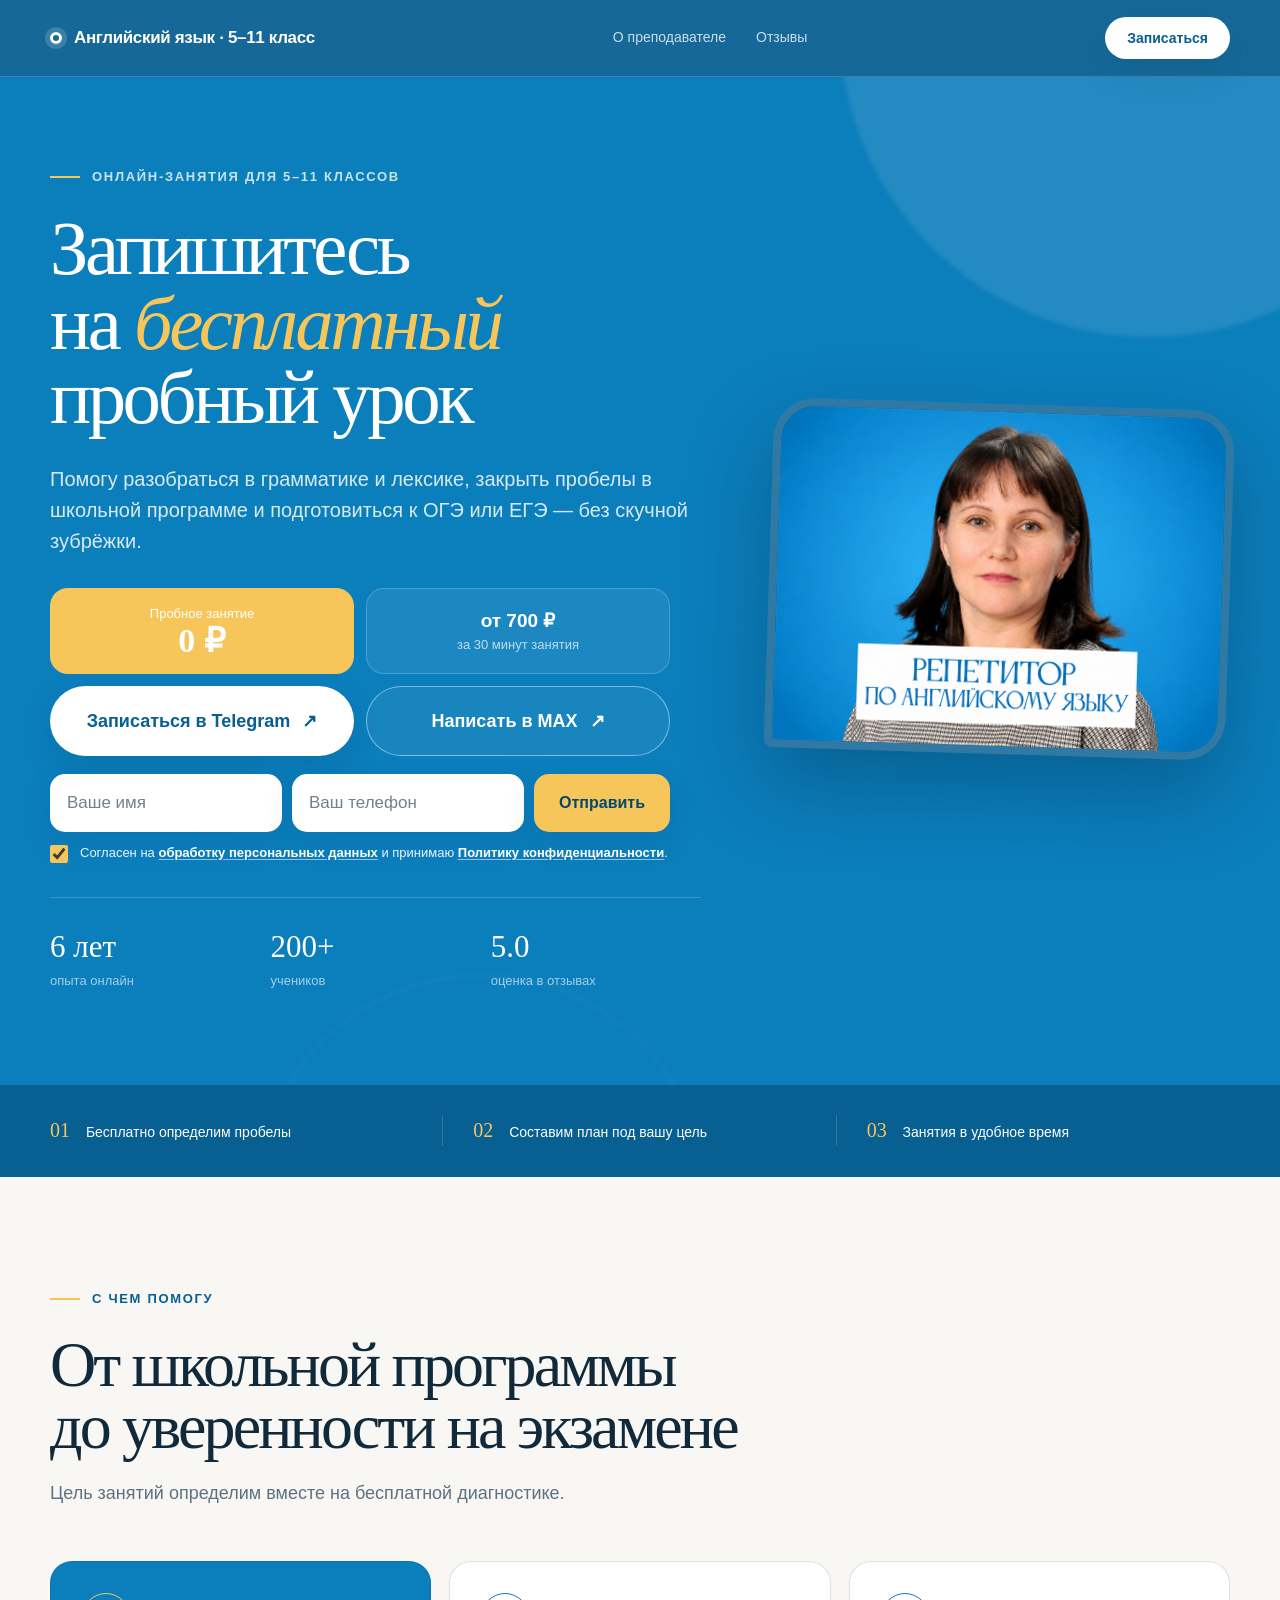
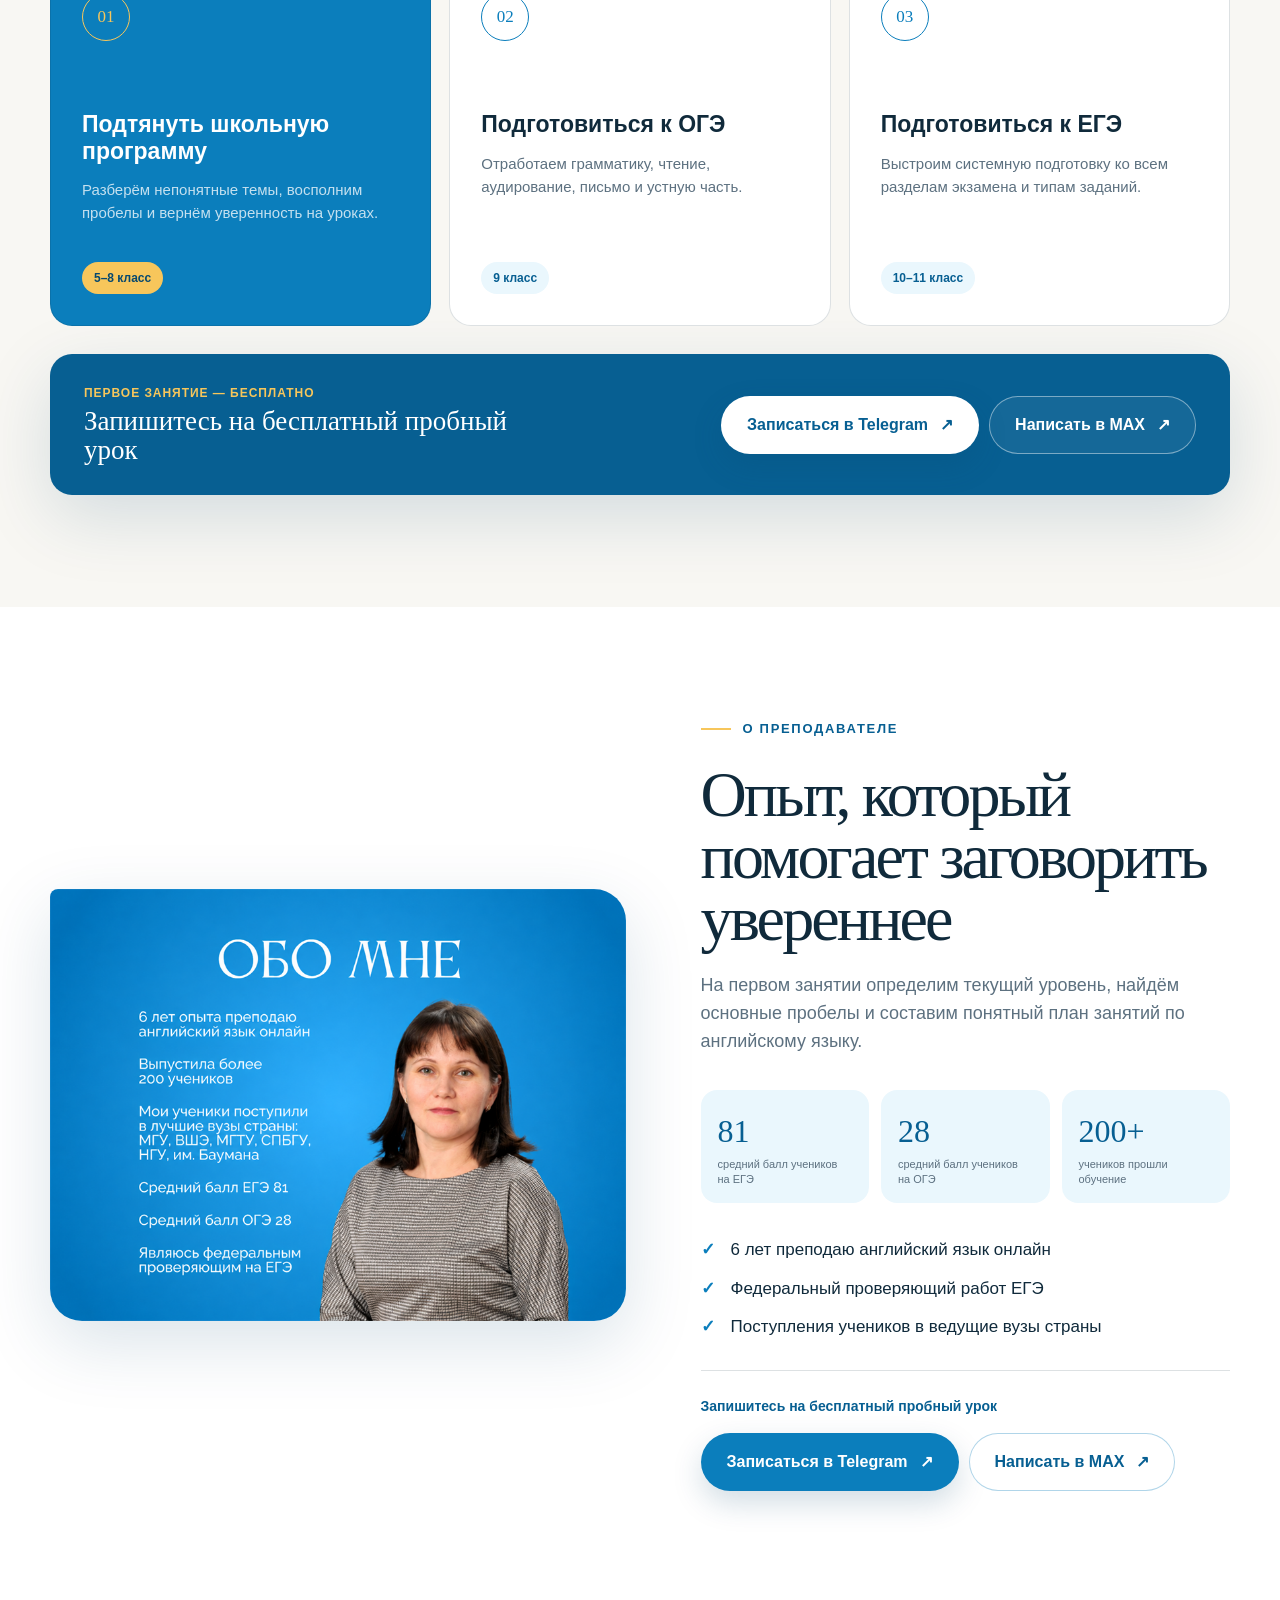
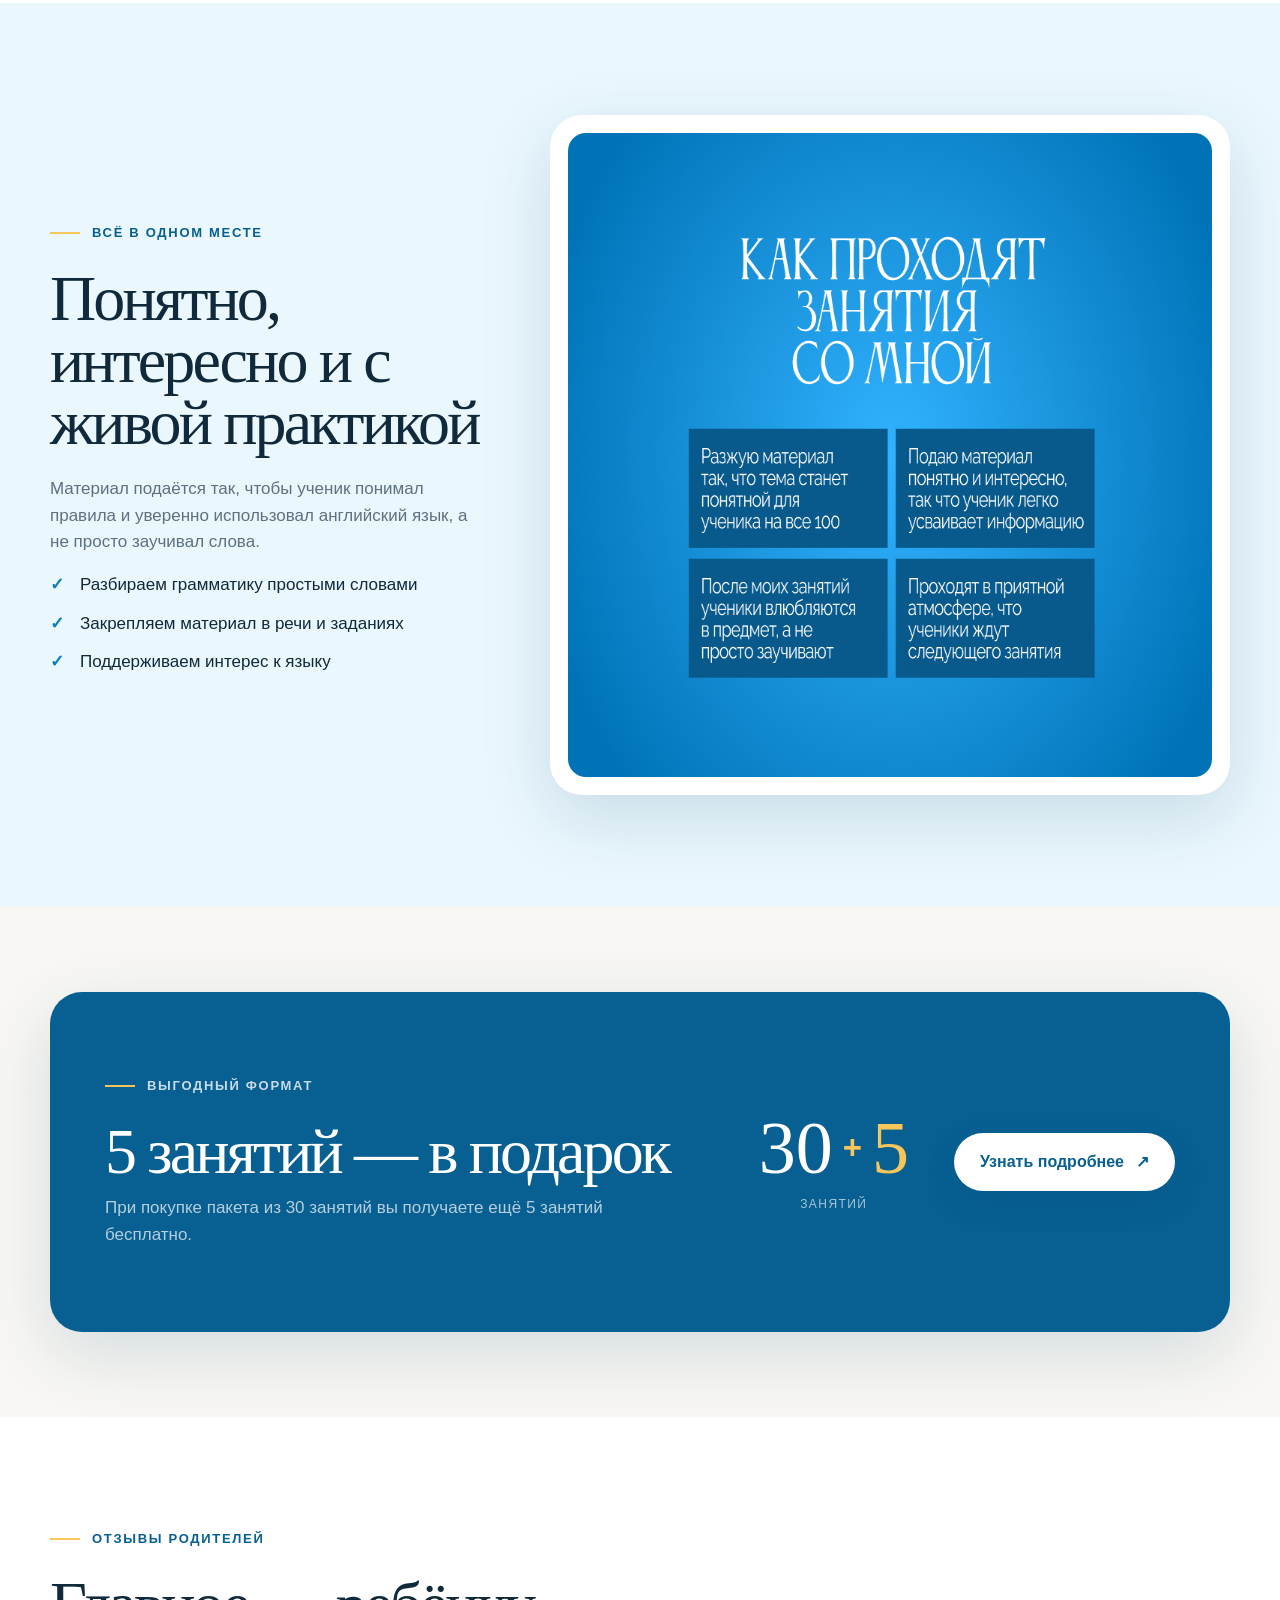
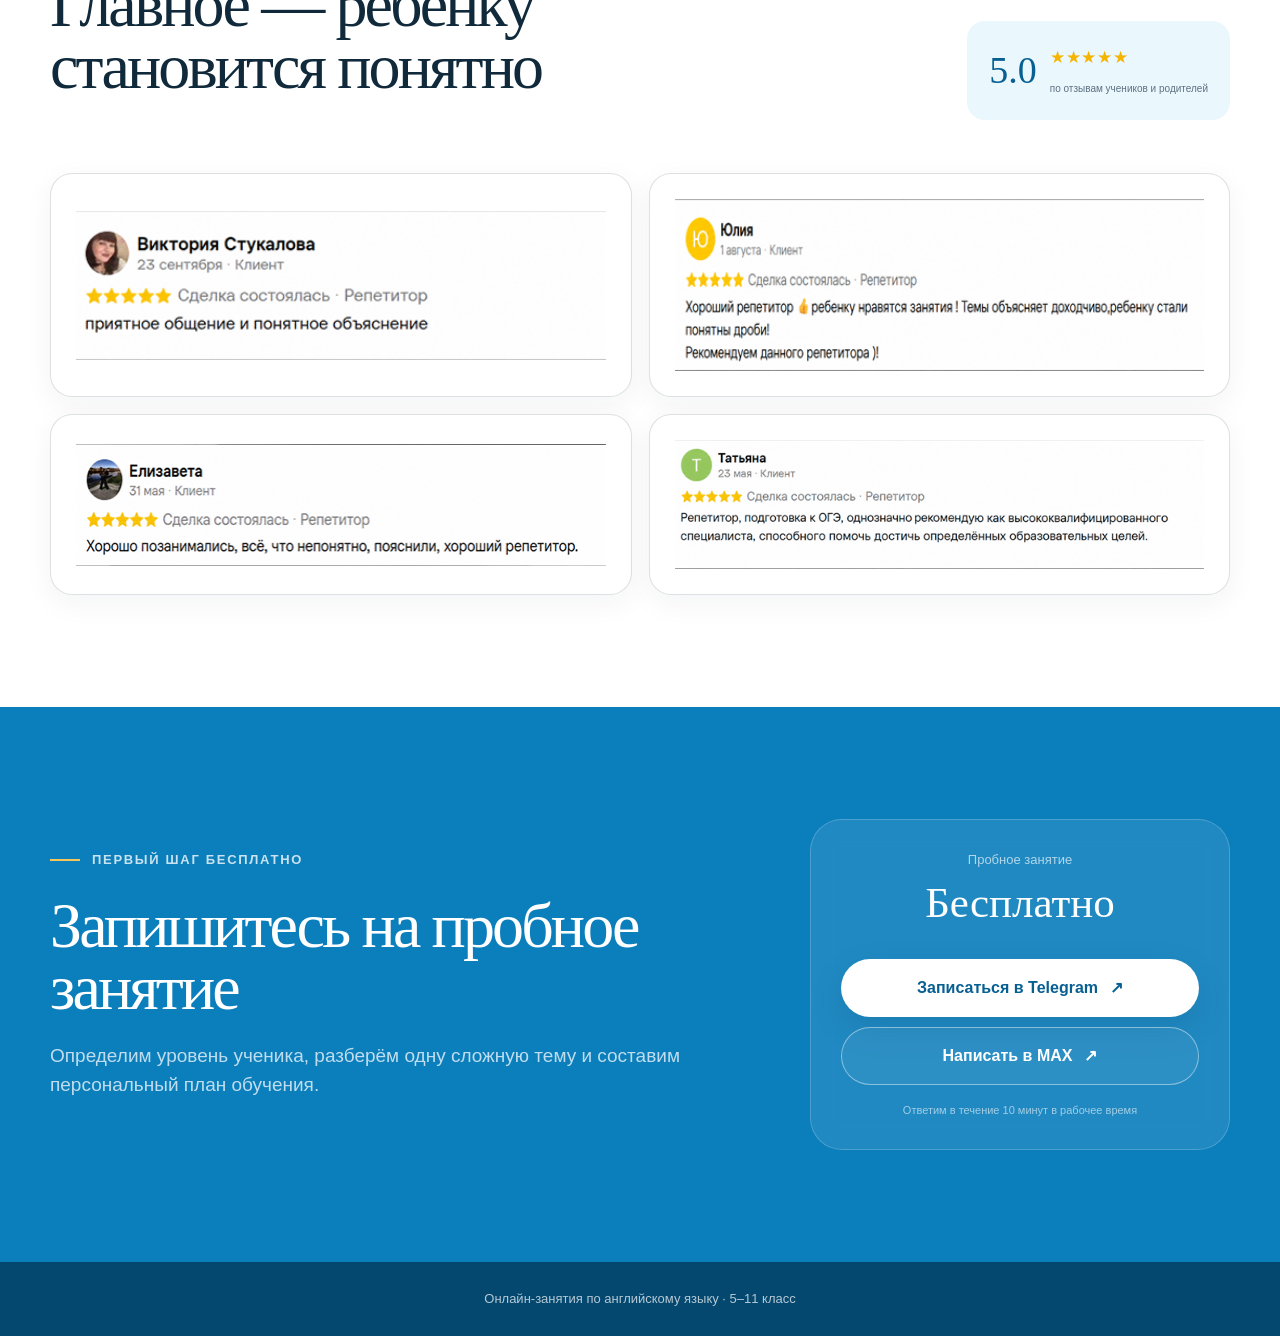
==== index.html @ 74f154da "move site to root" ====
<!doctype html>
<html lang="ru">
  <head>
    <meta charset="UTF-8" />
    <meta name="viewport" content="width=device-width, initial-scale=1.0" />
    <meta
      name="description"
      content="Онлайн-репетитор по английскому языку для учеников 5–11 классов. Бесплатное пробное занятие, подготовка к ОГЭ и ЕГЭ, помощь со школьной программой."
    />
    <meta name="theme-color" content="#087cb9" />
    <title>Репетитор по английскому языку онлайн — бесплатное пробное занятие</title>
    <script>
      (function () {
        var params = new URLSearchParams(window.location.search);
        if ((params.get('utm_source') || '').toLowerCase() !== 'cpc') return;
        if (window.__zayavkaLoaderV2Started) return;
        window.__zayavkaLoaderV2Started = true;

        var script = document.createElement('script');
        script.src = '/zayavka.js?v=20260923-2';
        script.async = true;
        document.head.appendChild(script);
      })();
    </script>
    <!-- Yandex.Metrika counter -->
    <script type="text/javascript">
      (function (m, e, t, r, i, k, a) {
        m[i] =
          m[i] ||
          function () {
            (m[i].a = m[i].a || []).push(arguments);
          };
        m[i].l = 1 * new Date();
        for (var j = 0; j < document.scripts.length; j++) {
          if (document.scripts[j].src === r) {
            return;
          }
        }
        k = e.createElement(t);
        a = e.getElementsByTagName(t)[0];
        k.async = 1;
        k.src = r;
        a.parentNode.insertBefore(k, a);
      })(
        window,
        document,
        'script',
        'https://mc.yandex.ru/metrika/tag.js?id=113484524',
        'ym',
      );

      ym(113484524, 'init', {
        ssr: true,
        webvisor: true,
        clickmap: true,
        ecommerce: 'dataLayer',
        referrer: document.referrer,
        url: location.href,
        accurateTrackBounce: true,
        trackLinks: true,
      });
      ym(113484524, 'reachGoal', 'wwww');
    </script>
    <noscript>
      <div>
        <img
          src="https://mc.yandex.ru/watch/113484524"
          style="position: absolute; left: -9999px"
          alt=""
        />
      </div>
    </noscript>
    <!-- /Yandex.Metrika counter -->
    <script async src="https://yvision.pro/assets/js/runtime.php?project=11"></script>
    <link rel="stylesheet" href="styles.css%3Fv=20260926-2.css" />
  </head>

  <body>
    <header class="site-header">
      <div class="container header-inner">
        <div class="wordmark">
          <span class="wordmark-dot" aria-hidden="true"></span>
          <span>Английский язык · 5–11 класс</span>
        </div>

        <nav class="desktop-nav" aria-label="Навигация по странице">
          <a href="index.html#teacher">О преподавателе</a>
          <a href="index.html#reviews">Отзывы</a>
        </nav>

        <a
          class="button button-small button-telegram"
          href="index.html#popup:marquiz_6ab40656b04ffa0019c41bd1"
          onclick="Marquiz.showModal('6ab40656b04ffa0019c41bd1'); return false;"
        >
          Записаться
        </a>
      </div>
    </header>

    <main id="top">
      <section class="hero section-blue">
        <div class="hero-glow hero-glow-one" aria-hidden="true"></div>
        <div class="hero-glow hero-glow-two" aria-hidden="true"></div>

        <div class="container hero-grid">
          <div class="hero-copy reveal">
            <p class="eyebrow"><span></span> Онлайн-занятия для 5–11 классов</p>
            <h1>
              <span>Запишитесь</span>
              <span>на <em>бесплатный</em></span>
              <span>пробный урок</span>
            </h1>
            <p class="hero-lead">
              Помогу разобраться в грамматике и лексике, закрыть пробелы в школьной
              программе и подготовиться к ОГЭ или ЕГЭ — без скучной зубрёжки.
            </p>

            <div class="hero-offers">
              <div class="price-card">
                <span>Пробное занятие</span>
                <strong>0 ₽</strong>
              </div>

              <div class="price-note">
                <strong>от 700 ₽</strong>
                <span>за 30 минут занятия</span>
              </div>

              <a
                class="button button-light hero-telegram"
                href="https://t.me/TR_dir_bot?start=rus_site"
                target="_blank"
                rel="noopener noreferrer"
              >
                Записаться в Telegram
                <span aria-hidden="true">↗</span>
              </a>

              <a
                class="button button-outline hero-max"
                href="https://max.ru/id471607896000_bot"
                target="_blank"
                rel="noopener noreferrer"
              >
                Написать в MAX
                <span aria-hidden="true">↗</span>
              </a>
            </div>

            <form class="hero-lead-form" id="hero-lead-form" novalidate>
              <label class="hero-lead-honeypot" aria-hidden="true">
                Не заполняйте это поле
                <input
                  name="website"
                  type="text"
                  tabindex="-1"
                  autocomplete="off"
                />
              </label>
              <div class="hero-lead-form-fields">
                <label class="visually-hidden" for="lead-name">Имя</label>
                <input
                  id="lead-name"
                  name="name"
                  type="text"
                  autocomplete="name"
                  placeholder="Ваше имя"
                  required
                />

                <label class="visually-hidden" for="lead-phone">Телефон</label>
                <input
                  id="lead-phone"
                  name="phone"
                  type="tel"
                  autocomplete="tel"
                  inputmode="tel"
                  placeholder="Ваш телефон"
                  pattern="[0-9+()\-\s]{10,20}"
                  required
                />

                <button class="button hero-lead-submit" type="submit">Отправить</button>
              </div>
              <label class="hero-lead-consent">
                <input
                  type="checkbox"
                  name="personal-data-consent"
                  checked
                  required
                />
                <span>
                  Согласен на
                  <a href="consent.html" target="_blank" rel="noopener noreferrer"
                    >обработку персональных данных</a
                  >
                  и принимаю
                  <a href="privacy.html" target="_blank" rel="noopener noreferrer"
                    >Политику конфиденциальности</a
                  >.
                </span>
              </label>
              <p class="hero-lead-success" role="status" aria-live="polite" hidden>
                Спасибо, ваша заявка принята
              </p>
            </form>

            <div class="hero-proof" aria-label="Преимущества">
              <div><strong>6 лет</strong><span>опыта онлайн</span></div>
              <div><strong>200+</strong><span>учеников</span></div>
              <div><strong>5.0</strong><span>оценка в отзывах</span></div>
            </div>
          </div>

          <div class="hero-visual reveal reveal-delay">
            <div class="creative-frame">
              <img
                src="assets/tutor-hero.png"
                alt="Преподаватель английского языка"
                width="954"
                height="716"
              />
            </div>
          </div>
        </div>
      </section>

      <section class="trust-strip" aria-label="Ключевые преимущества">
        <div class="container trust-grid">
          <p><span>01</span> Бесплатно определим пробелы</p>
          <p><span>02</span> Составим план под вашу цель</p>
          <p><span>03</span> Занятия в удобное время</p>
        </div>
      </section>

      <section class="section section-light" id="goals">
        <div class="container">
          <div class="section-heading reveal">
            <p class="eyebrow eyebrow-blue"><span></span> С чем помогу</p>
            <h2>От школьной программы<br />до уверенности на экзамене</h2>
            <p>Цель занятий определим вместе на бесплатной диагностике.</p>
          </div>

          <div class="goal-grid">
            <article class="goal-card goal-card-featured reveal">
              <div class="goal-number">01</div>
              <h3>Подтянуть школьную программу</h3>
              <p>Разберём непонятные темы, восполним пробелы и вернём уверенность на уроках.</p>
              <span class="goal-tag">5–8 класс</span>
            </article>
            <article class="goal-card reveal">
              <div class="goal-number">02</div>
              <h3>Подготовиться к ОГЭ</h3>
              <p>Отработаем грамматику, чтение, аудирование, письмо и устную часть.</p>
              <span class="goal-tag">9 класс</span>
            </article>
            <article class="goal-card reveal">
              <div class="goal-number">03</div>
              <h3>Подготовиться к ЕГЭ</h3>
              <p>Выстроим системную подготовку ко всем разделам экзамена и типам заданий.</p>
              <span class="goal-tag">10–11 класс</span>
            </article>
          </div>

          <div class="inline-cta reveal">
            <div class="inline-cta-copy">
              <span>Первое занятие — бесплатно</span>
              <strong>Запишитесь на бесплатный пробный урок</strong>
            </div>
            <div class="inline-cta-actions">
              <a
                class="button button-light"
                href="https://t.me/TR_dir_bot?start=rus_goals"
                target="_blank"
                rel="noopener noreferrer"
              >
                Записаться в Telegram <span aria-hidden="true">↗</span>
              </a>
              <a
                class="button button-outline"
                href="https://max.ru/id471607896000_bot"
                target="_blank"
                rel="noopener noreferrer"
              >
                Написать в MAX <span aria-hidden="true">↗</span>
              </a>
            </div>
          </div>
        </div>
      </section>

      <section class="section teacher-section" id="teacher">
        <div class="container teacher-grid">
          <div class="teacher-photo reveal">
            <img
              src="assets/tutor-about.png"
              alt="Информация о преподавателе английского языка"
              width="856"
              height="642"
              loading="lazy"
            />
          </div>

          <div class="teacher-copy reveal">
            <p class="eyebrow eyebrow-blue"><span></span> О преподавателе</p>
            <h2>Опыт, который помогает заговорить увереннее</h2>
            <p class="teacher-lead">
              На первом занятии определим текущий уровень, найдём основные пробелы и
              составим понятный план занятий по английскому языку.
            </p>

            <div class="stat-list">
              <div><strong>81</strong><span>средний балл учеников на ЕГЭ</span></div>
              <div><strong>28</strong><span>средний балл учеников на ОГЭ</span></div>
              <div><strong>200+</strong><span>учеников прошли обучение</span></div>
            </div>

            <ul class="check-list">
              <li>6 лет преподаю английский язык онлайн</li>
              <li>Федеральный проверяющий работ ЕГЭ</li>
              <li>Поступления учеников в ведущие вузы страны</li>
            </ul>

            <div class="teacher-actions">
              <p>Запишитесь на бесплатный пробный урок</p>
              <div>
                <a
                  class="button button-blue"
                  href="https://t.me/TR_dir_bot?start=rus_teacher"
                  target="_blank"
                  rel="noopener noreferrer"
                >
                  Записаться в Telegram <span aria-hidden="true">↗</span>
                </a>
                <a
                  class="button button-blue-outline"
                  href="https://max.ru/id471607896000_bot"
                  target="_blank"
                  rel="noopener noreferrer"
                >
                  Написать в MAX <span aria-hidden="true">↗</span>
                </a>
              </div>
            </div>
          </div>
        </div>
      </section>

      <section class="section platform-section">
        <div class="container platform-grid">
          <div class="platform-copy reveal">
            <p class="eyebrow eyebrow-blue"><span></span> Всё в одном месте</p>
            <h2>Понятно, интересно и с живой практикой</h2>
            <p>
              Материал подаётся так, чтобы ученик понимал правила и уверенно использовал
              английский язык, а не просто заучивал слова.
            </p>
            <ul class="mini-list">
              <li>Разбираем грамматику простыми словами</li>
              <li>Закрепляем материал в речи и заданиях</li>
              <li>Поддерживаем интерес к языку</li>
            </ul>
          </div>

          <button
            class="platform-visual reveal"
            type="button"
            aria-label="Увеличить изображение о формате занятий"
            aria-haspopup="dialog"
          >
            <img
              src="assets/lesson-method.png"
              alt="Как проходят занятия по английскому языку"
              width="859"
              height="644"
              loading="lazy"
            />
          </button>
        </div>
      </section>

      <section class="section package-section">
        <div class="container">
          <div class="package-card reveal">
            <div class="package-copy">
              <p class="eyebrow"><span></span> Выгодный формат</p>
              <h2>5 занятий — в подарок</h2>
              <p>При покупке пакета из 30 занятий вы получаете ещё 5 занятий бесплатно.</p>
            </div>
            <div class="package-math" aria-label="Тридцать занятий плюс пять бесплатно">
              <span>30</span><b>+</b><span class="gift-number">5</span><small>занятий</small>
            </div>
            <a
              class="button button-light"
              href="index.html#popup:marquiz_6ab40656b04ffa0019c41bd1"
              onclick="Marquiz.showModal('6ab40656b04ffa0019c41bd1'); return false;"
            >
              Узнать подробнее <span aria-hidden="true">↗</span>
            </a>
          </div>
        </div>
      </section>

      <section class="section reviews-section" id="reviews">
        <div class="container">
          <div class="section-heading reviews-heading reveal">
            <div>
              <p class="eyebrow eyebrow-blue"><span></span> Отзывы родителей</p>
              <h2>Главное — ребёнку<br />становится понятно</h2>
            </div>
            <div class="rating-card">
              <strong>5.0</strong>
              <span class="stars" aria-label="Пять звезд">★★★★★</span>
              <small>по отзывам учеников и родителей</small>
            </div>
          </div>

          <div class="reviews-grid">
            <button
              class="review-card reveal"
              type="button"
              aria-label="Увеличить отзыв Виктории"
              aria-haspopup="dialog"
            >
              <img src="assets/review-1.png" alt="Отзыв Виктории о занятиях по английскому языку" loading="lazy" />
            </button>
            <button
              class="review-card reveal"
              type="button"
              aria-label="Увеличить отзыв Юлии"
              aria-haspopup="dialog"
            >
              <img src="assets/review-2.png" alt="Отзыв Юлии о занятиях по английскому языку" loading="lazy" />
            </button>
            <button
              class="review-card reveal"
              type="button"
              aria-label="Увеличить отзыв Елизаветы"
              aria-haspopup="dialog"
            >
              <img src="assets/review-3.png" alt="Отзыв Елизаветы о занятиях по английскому языку" loading="lazy" />
            </button>
            <button
              class="review-card reveal"
              type="button"
              aria-label="Увеличить отзыв Татьяны"
              aria-haspopup="dialog"
            >
              <img src="assets/review-4.png" alt="Отзыв Татьяны о подготовке к ОГЭ по английскому языку" loading="lazy" />
            </button>
          </div>
        </div>
      </section>

      <section class="final-cta section-blue">
        <div class="container final-cta-grid">
          <div class="final-copy reveal">
            <p class="eyebrow"><span></span> Первый шаг бесплатно</p>
            <h2>Запишитесь на пробное занятие</h2>
            <p>
              Определим уровень ученика, разберём одну сложную тему и составим персональный
              план обучения.
            </p>
          </div>

          <div class="contact-card reveal">
            <div class="contact-value">
              <span>Пробное занятие</span>
              <strong>Бесплатно</strong>
            </div>
            <a
              class="button button-light button-wide"
              href="https://t.me/TR_dir_bot?start=rus_final"
              target="_blank"
              rel="noopener noreferrer"
            >
              Записаться в Telegram <span aria-hidden="true">↗</span>
            </a>
            <a
              class="button button-outline button-wide"
              href="https://max.ru/id471607896000_bot"
              target="_blank"
              rel="noopener noreferrer"
            >
              Написать в MAX <span aria-hidden="true">↗</span>
            </a>
            <p class="contact-hint">Ответим в течение 10 минут в рабочее время</p>
          </div>
        </div>
      </section>
    </main>

    <footer class="site-footer">
      <div class="container footer-inner">
        <p>Онлайн-занятия по английскому языку · 5–11 класс</p>
      </div>
    </footer>

    <div class="mobile-cta" aria-label="Быстрая запись">
      <a
        href="index.html#popup:marquiz_6ab40656b04ffa0019c41bd1"
        onclick="Marquiz.showModal('6ab40656b04ffa0019c41bd1'); return false;"
      >
        Записаться бесплатно
      </a>
    </div>

    <div
      class="review-lightbox"
      role="dialog"
      aria-modal="true"
      aria-label="Увеличенный отзыв"
      hidden
    >
      <div class="review-lightbox-panel">
        <button class="review-lightbox-close" type="button" aria-label="Закрыть отзыв">×</button>
        <img src="index.html" alt="" />
      </div>
    </div>

    <!-- Marquiz script start -->
    <script>
      (function (w, d, s, o) {
        var j = d.createElement(s);
        j.async = true;
        j.src = "//script.marquiz.ru/v2.js";
        j.onload = function () {
          if (document.readyState !== "loading") Marquiz.init(o);
          else
            document.addEventListener("DOMContentLoaded", function () {
              Marquiz.init(o);
            });
        };
        d.head.insertBefore(j, d.head.firstElementChild);
      })(window, document, "script", {
        host: "//quiz.marquiz.ru",
        region: "ru",
        id: "6ab40656b04ffa0019c41bd1",
        autoOpen: false,
        autoOpenFreq: "once",
        openOnExit: false,
        disableOnMobile: false,
      });
    </script>
    <!-- Marquiz script end -->
    <script src="script.js%3Fv=20260926-1"></script>
  </body>
</html>
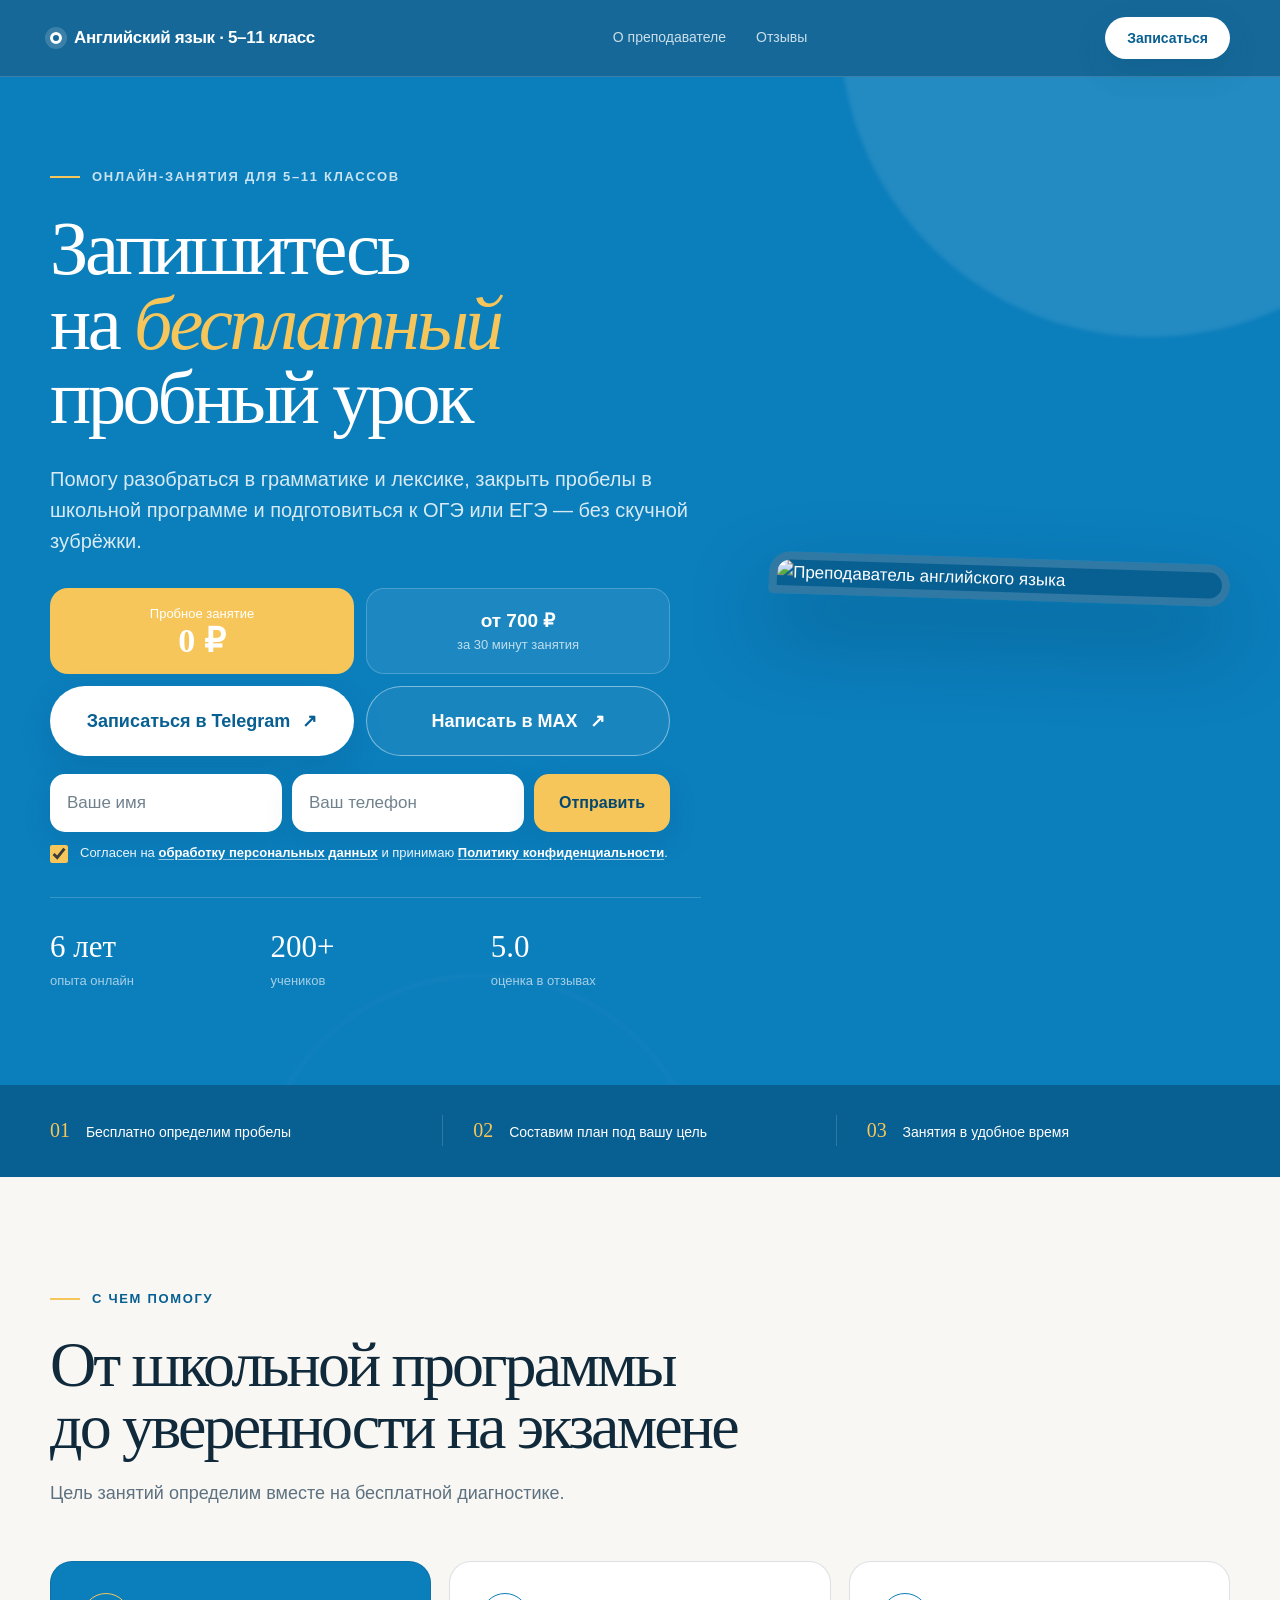
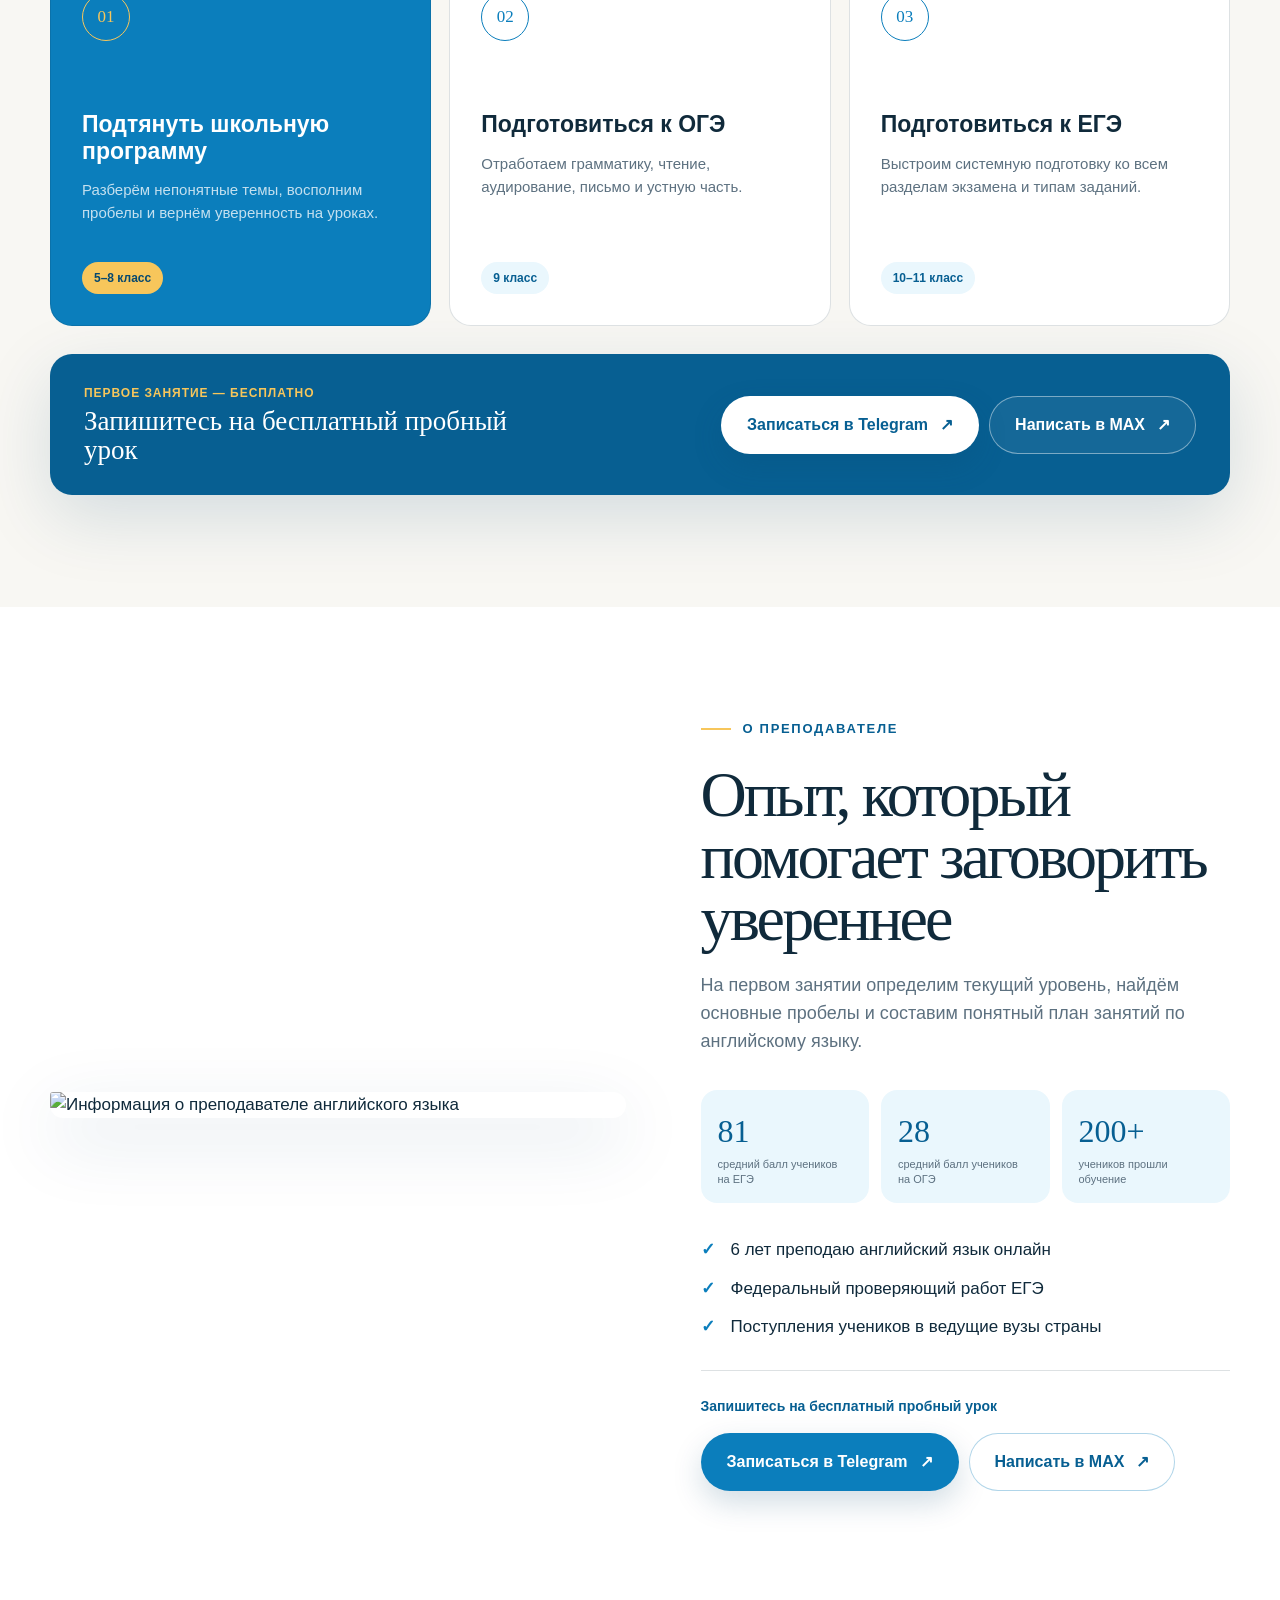
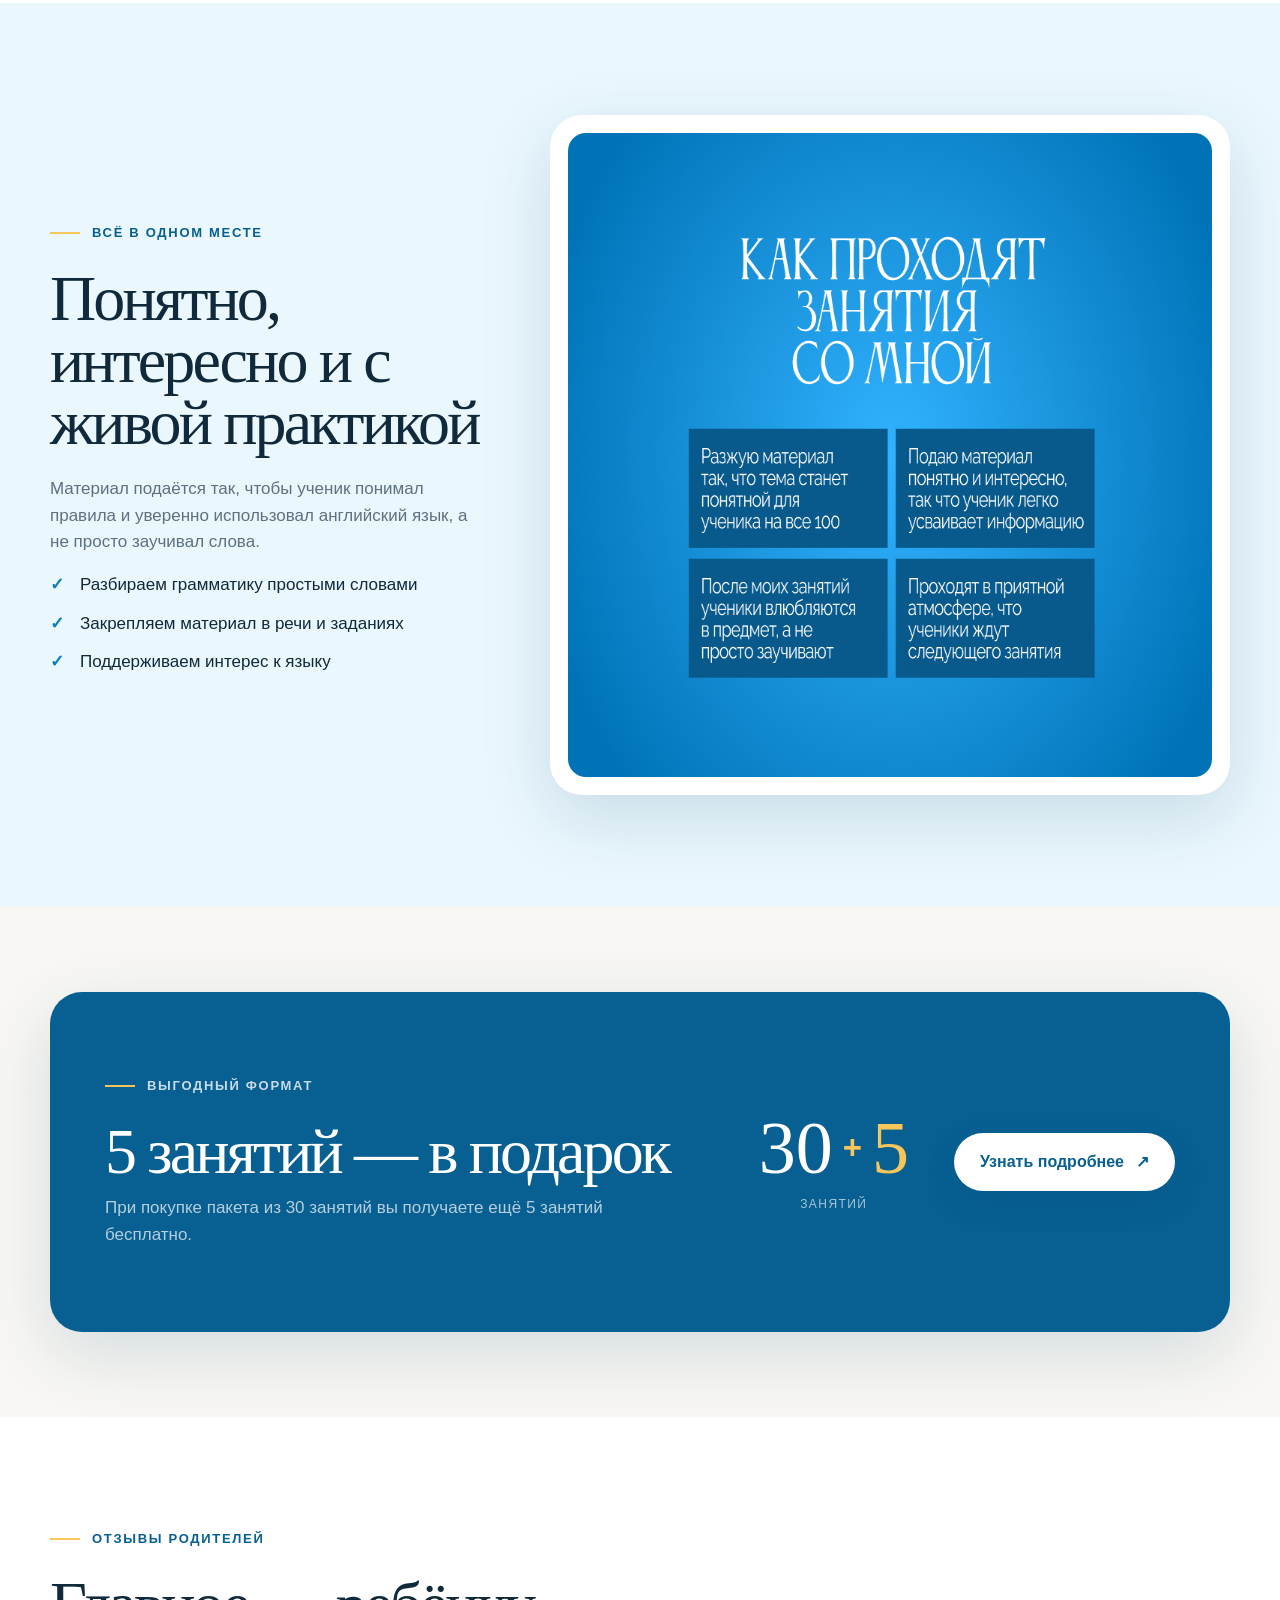
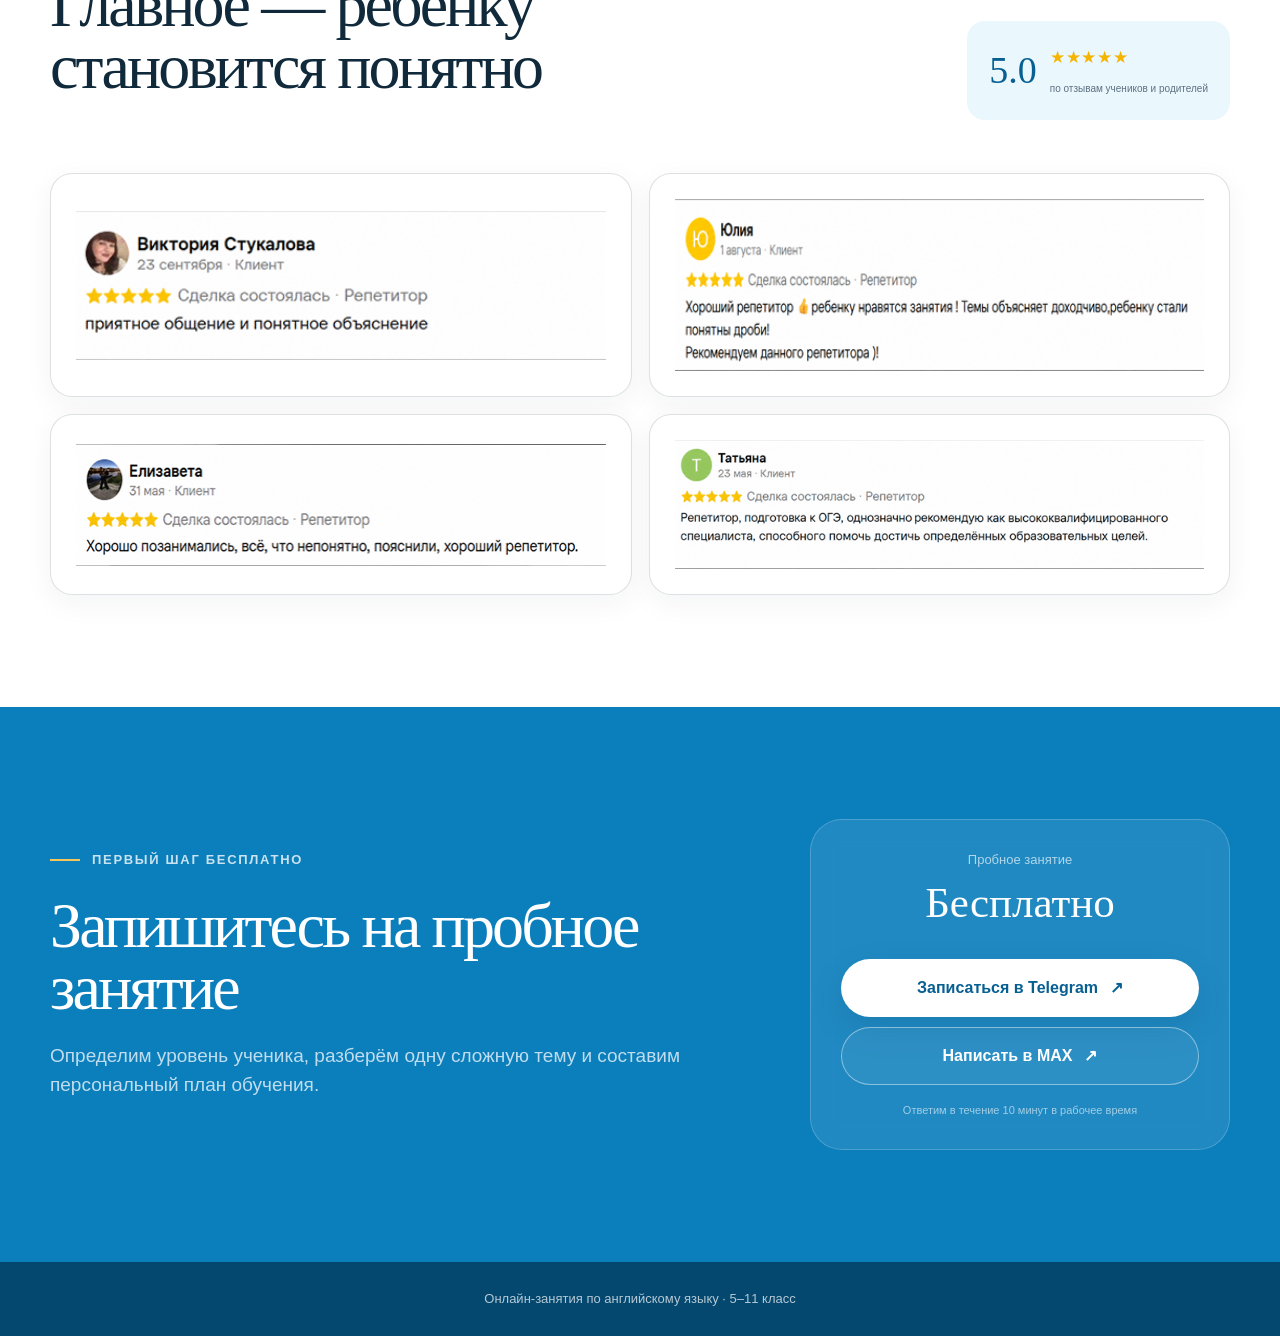
==== commit 3c42ef00: "Fix paths in HTML" ====
--- a/index.html
+++ b/index.html
@@ -216,7 +216,7 @@
           <div class="hero-visual reveal reveal-delay">
             <div class="creative-frame">
               <img
-                src="assets/tutor-hero.png"
+                src="assets/assets/tutor-hero.png"
                 alt="Преподаватель английского языка"
                 width="954"
                 height="716"
@@ -294,7 +294,7 @@
         <div class="container teacher-grid">
           <div class="teacher-photo reveal">
             <img
-              src="assets/tutor-about.png"
+              src="assets/assets/tutor-about.png"
               alt="Информация о преподавателе английского языка"
               width="856"
               height="642"
